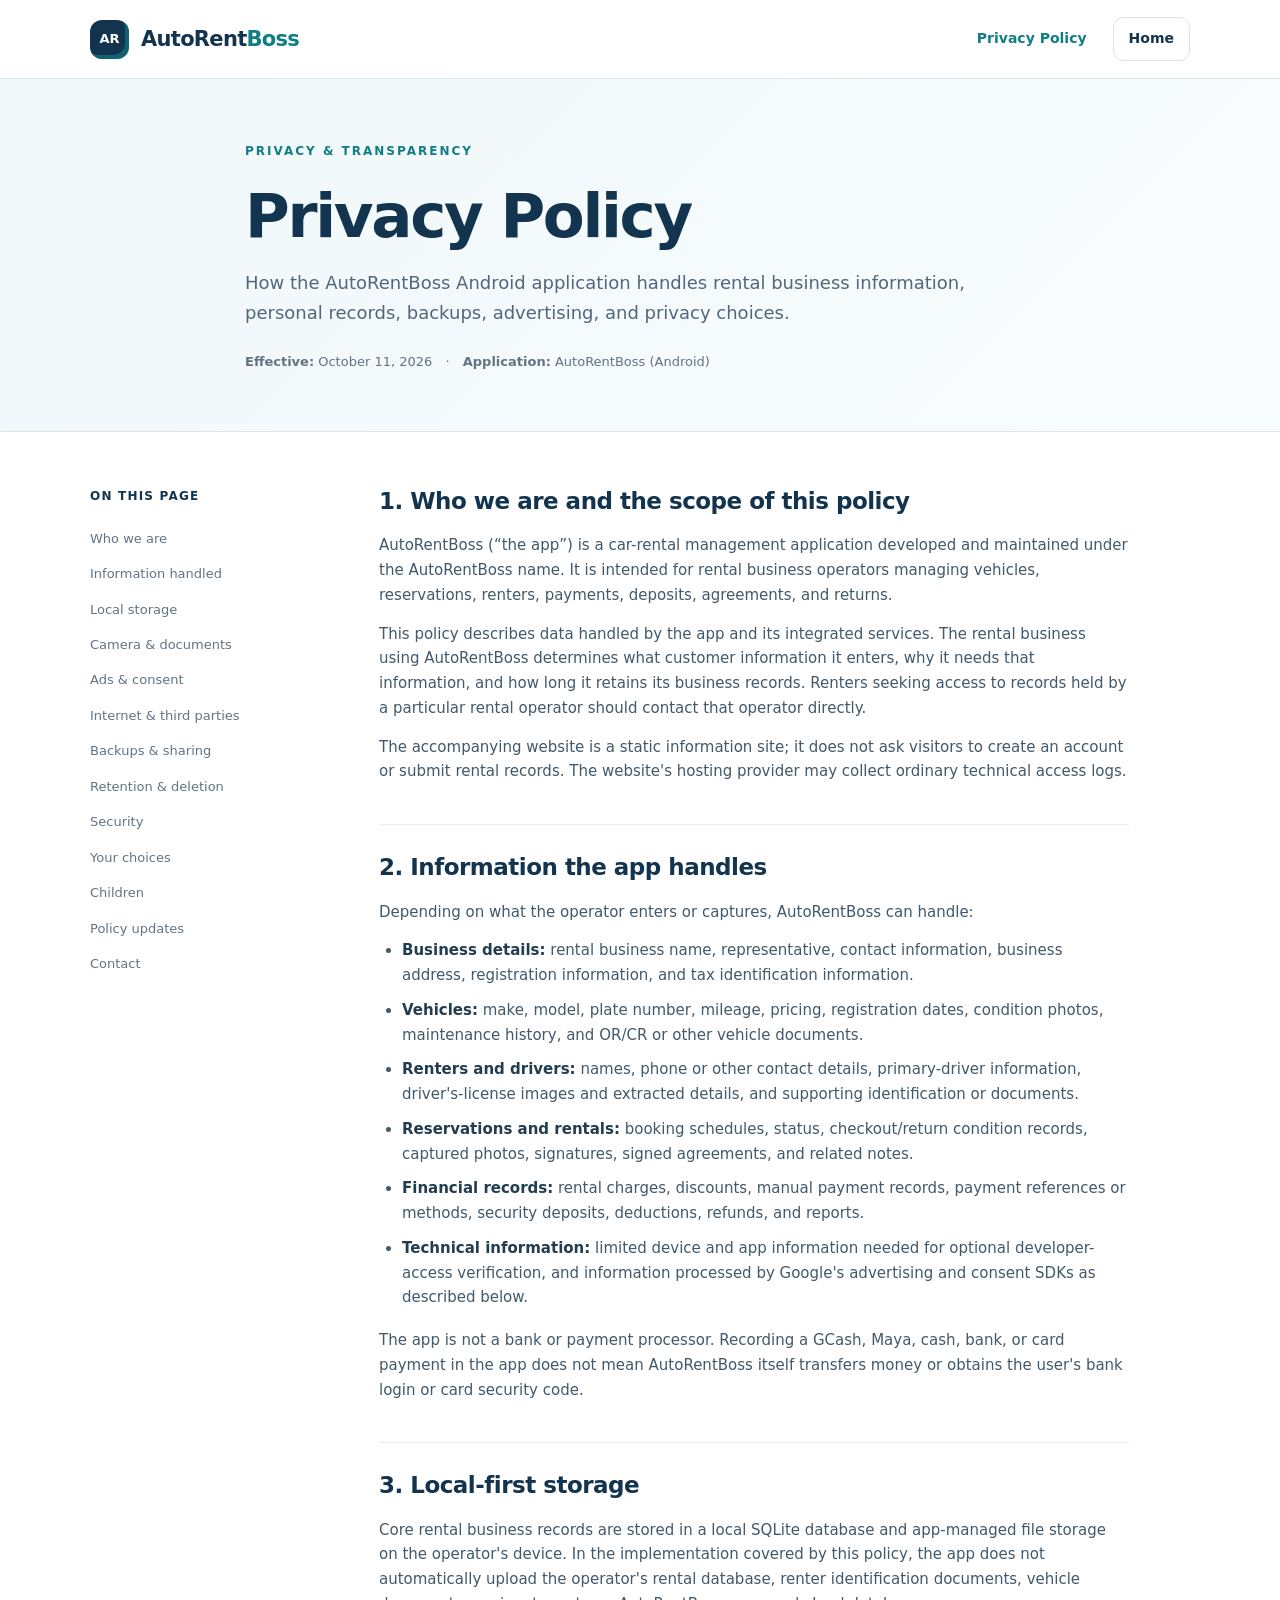
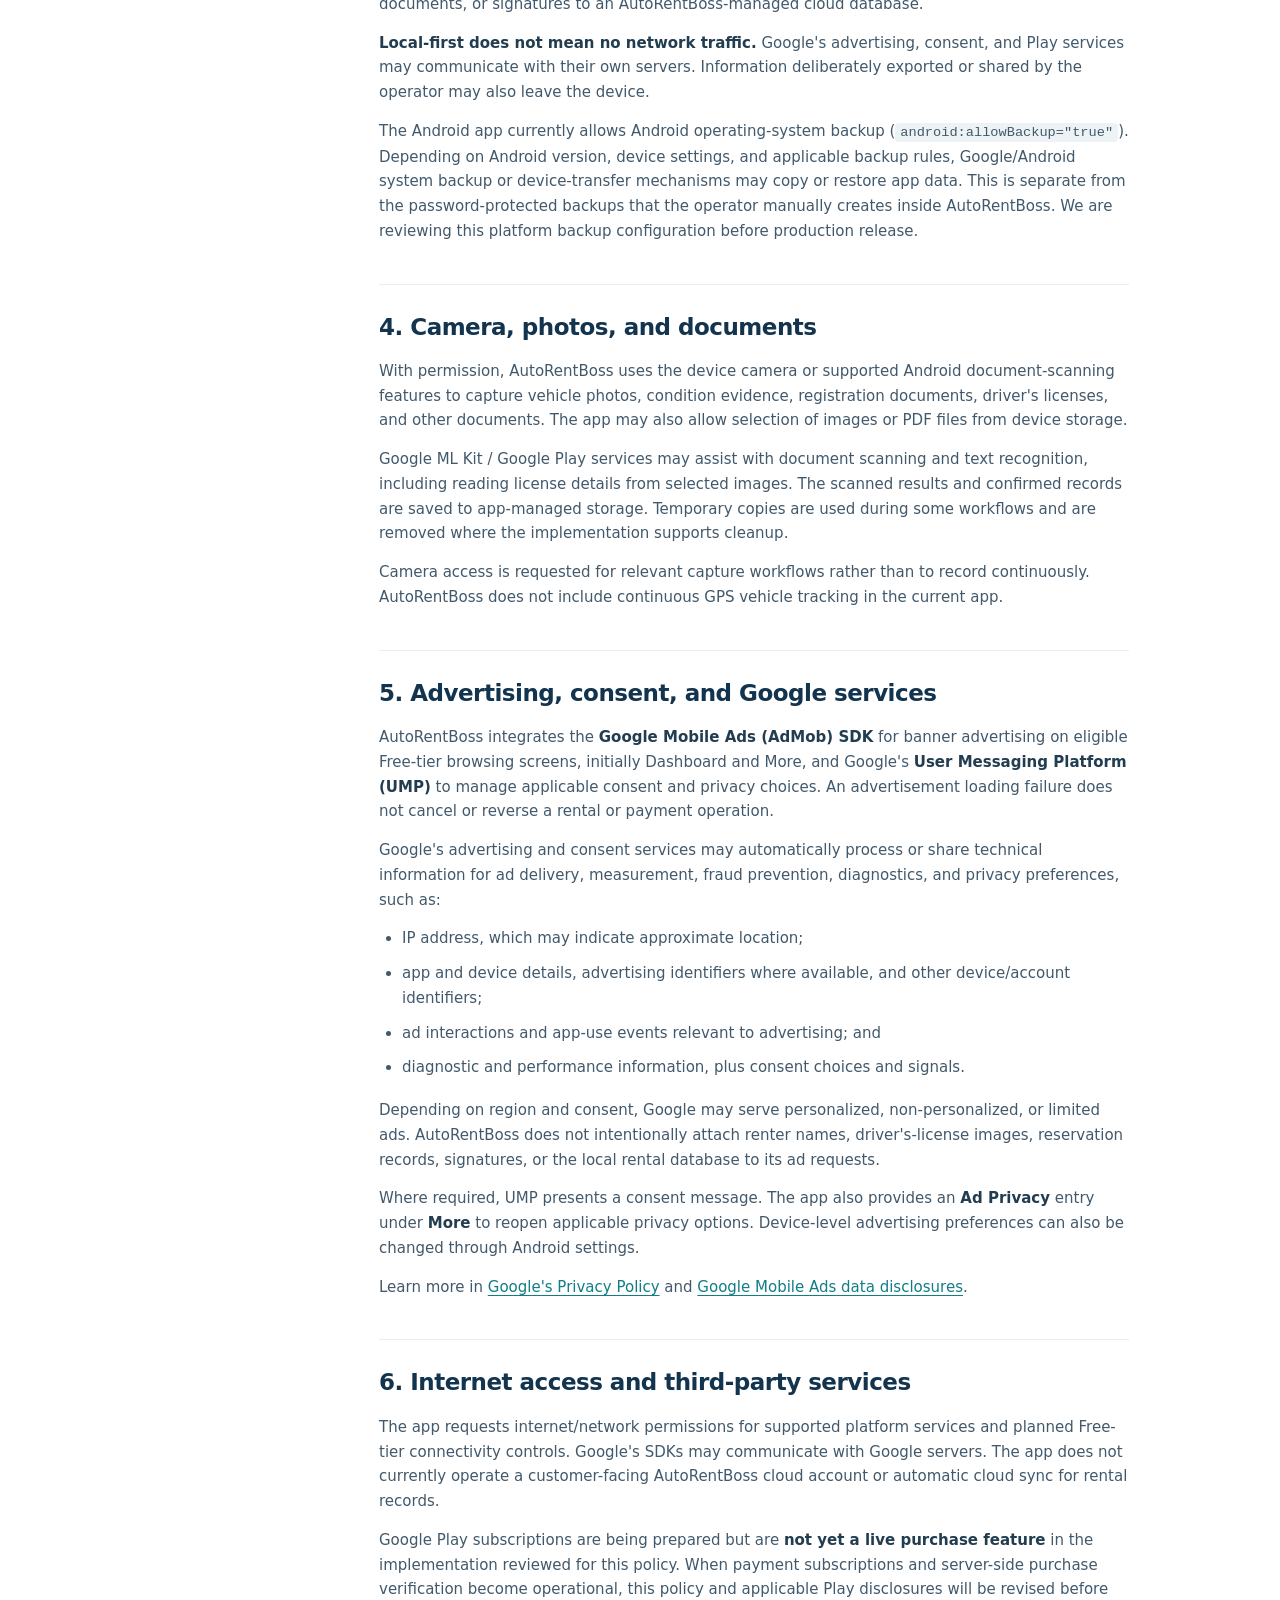
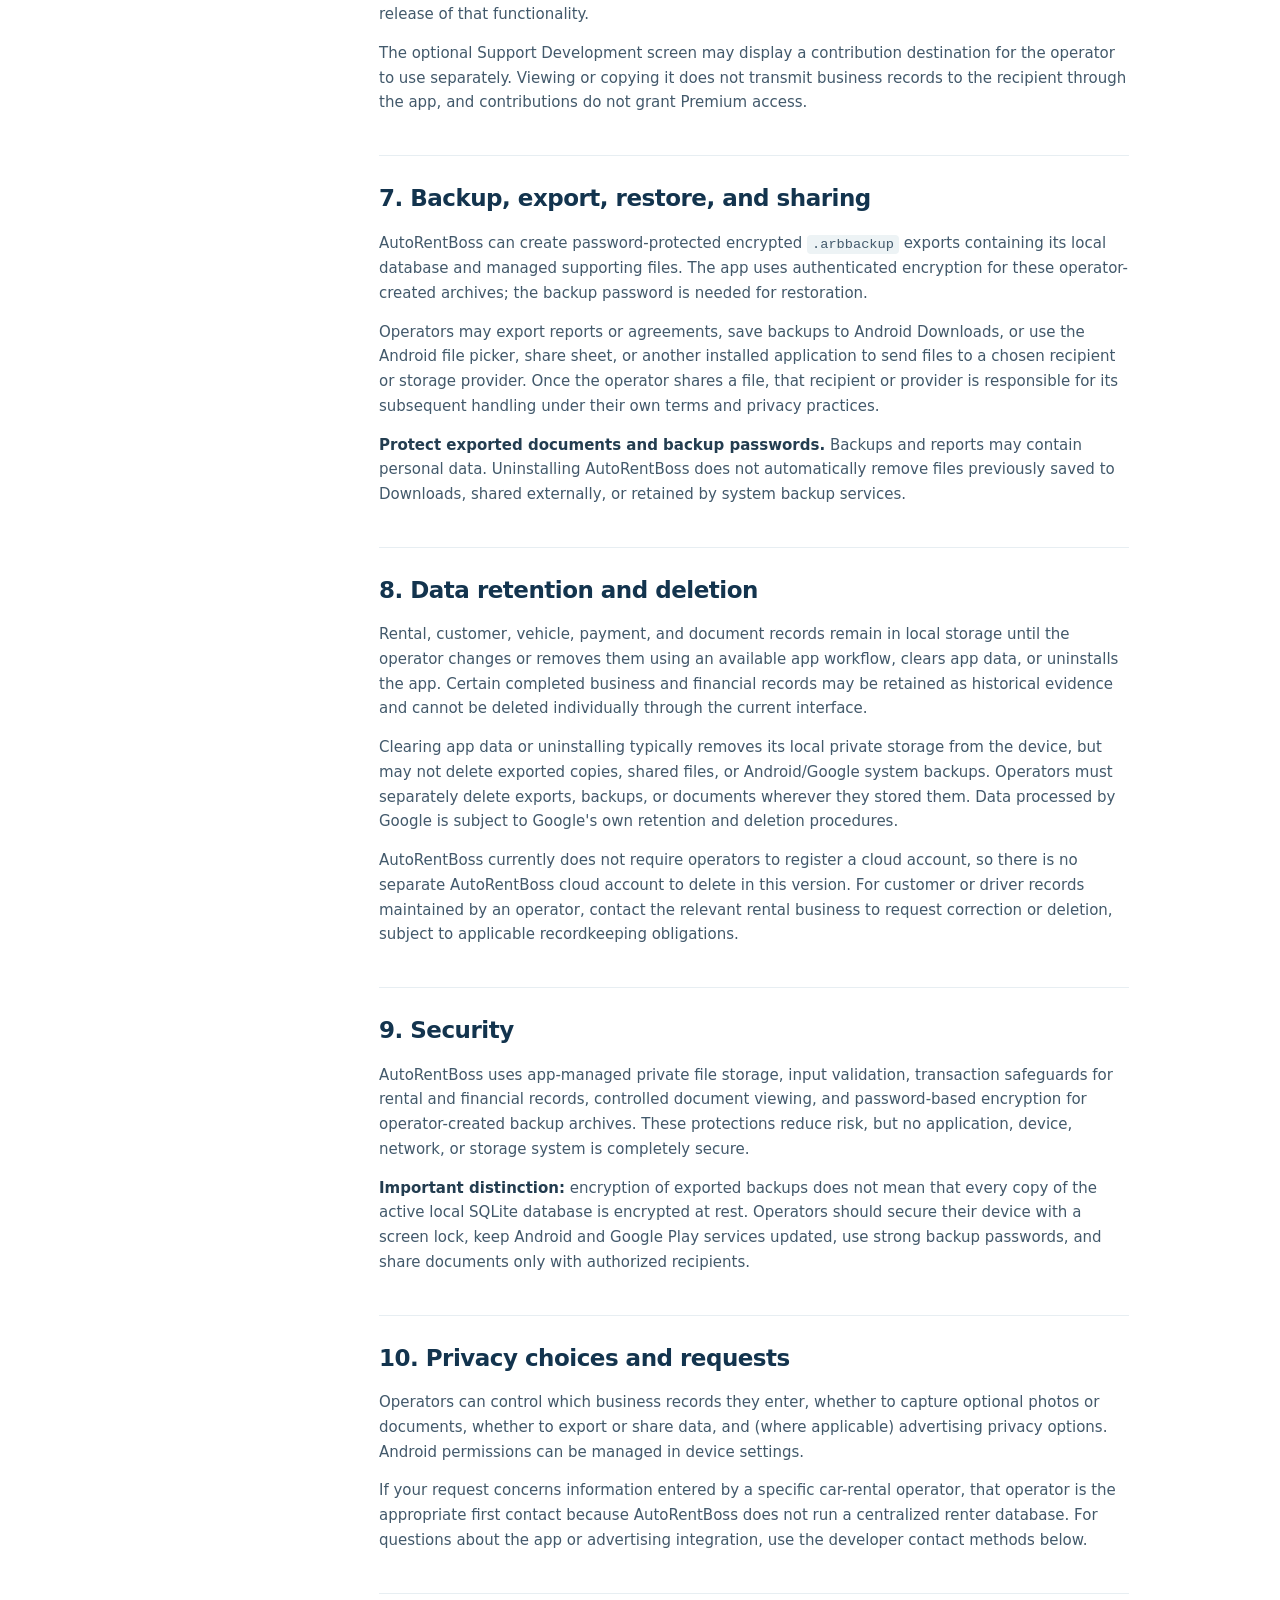
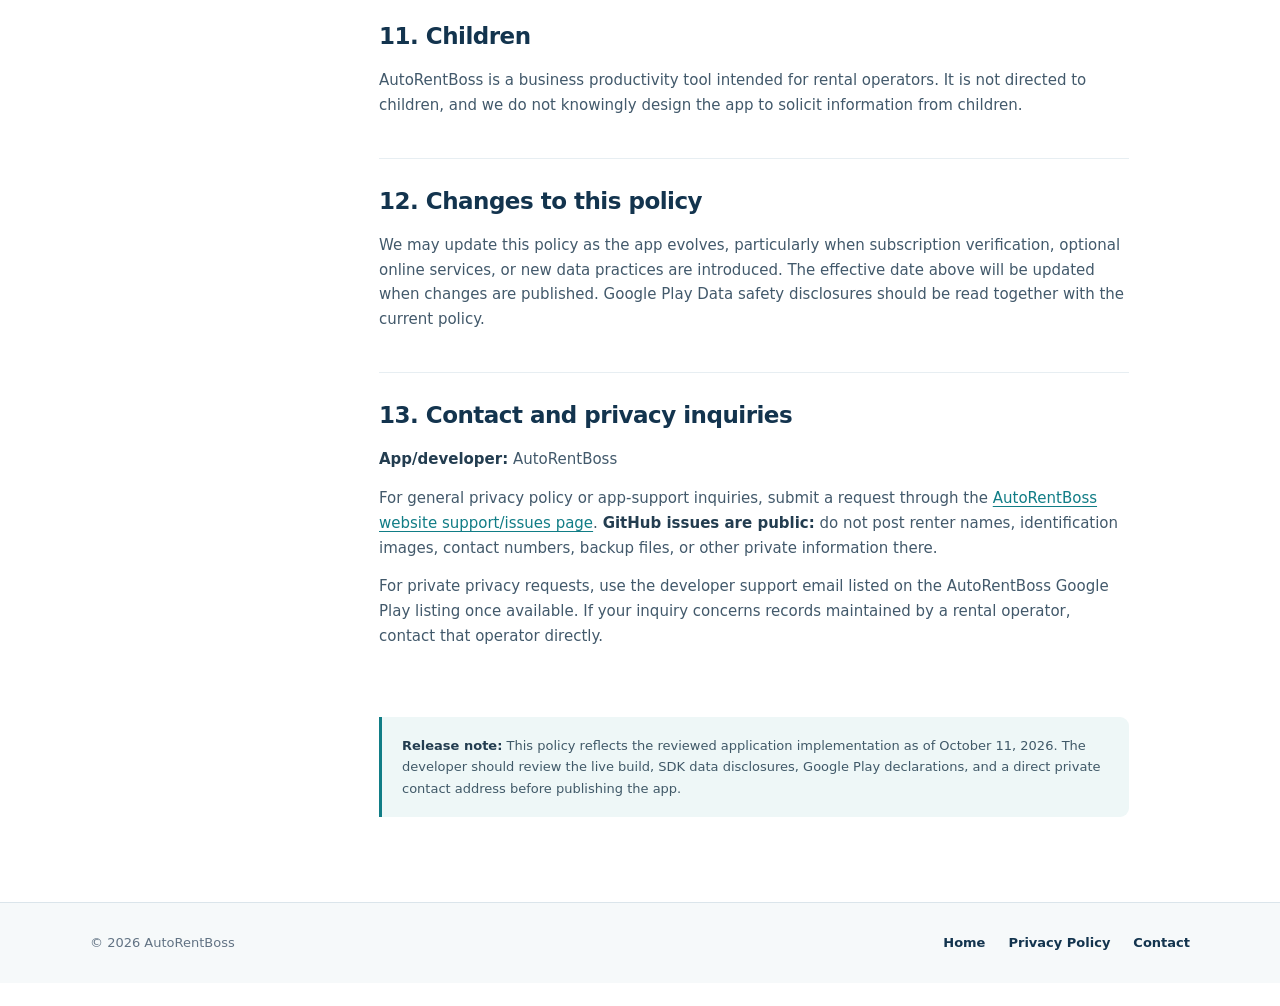
==== privacy.html @ 243f2bf3 "feat: publish AutoRentBoss website and privacy policy [skip ci]" ====
<!doctype html>
<html lang="en">
<head>
  <meta charset="utf-8">
  <meta name="viewport" content="width=device-width, initial-scale=1">
  <meta name="color-scheme" content="light">
  <meta name="theme-color" content="#12324b">
  <meta name="description" content="AutoRentBoss Privacy Policy — local rental records, personal data, documents, Google AdMob, encrypted backups, retention, and privacy inquiries.">
  <title>Privacy Policy — AutoRentBoss</title>
  <link rel="stylesheet" href="./styles.css">
</head>
<body>
  <a class="skip-link" href="#main">Skip to content</a>
  <header class="site-header">
    <div class="container header-inner">
      <a class="wordmark" href="./index.html" aria-label="AutoRentBoss home"><span class="brand-mark" aria-hidden="true">AR</span><span>AutoRent<span class="wordmark-accent">Boss</span></span></a>
      <nav aria-label="Main navigation"><a class="nav-link active" href="./privacy.html" aria-current="page">Privacy Policy</a><a class="nav-link nav-link-outline" href="./index.html">Home</a></nav>
    </div>
  </header>
  <main id="main">
    <section class="policy-hero"><div class="container narrow">
      <p class="eyebrow">Privacy &amp; transparency</p>
      <h1>Privacy Policy</h1>
      <p class="policy-lead">How the AutoRentBoss Android application handles rental business information, personal records, backups, advertising, and privacy choices.</p>
      <p class="policy-date"><strong>Effective:</strong> October 11, 2026 <span aria-hidden="true">·</span> <strong>Application:</strong> AutoRentBoss (Android)</p>
    </div></section>
    <div class="container policy-layout">
      <nav class="policy-toc" aria-label="Privacy policy sections">
        <p>On this page</p>
        <a href="#who">Who we are</a>
        <a href="#data">Information handled</a>
        <a href="#local">Local storage</a>
        <a href="#camera">Camera &amp; documents</a>
        <a href="#ads">Ads &amp; consent</a>
        <a href="#network">Internet &amp; third parties</a>
        <a href="#backups">Backups &amp; sharing</a>
        <a href="#retention">Retention &amp; deletion</a>
        <a href="#security">Security</a>
        <a href="#rights">Your choices</a>
        <a href="#children">Children</a>
        <a href="#updates">Policy updates</a>
        <a href="#contact">Contact</a>
      </nav>
      <article class="policy-content">
        <section id="who">
          <h2>1. Who we are and the scope of this policy</h2>
          <p>AutoRentBoss (“the app”) is a car-rental management application developed and maintained under the AutoRentBoss name. It is intended for rental business operators managing vehicles, reservations, renters, payments, deposits, agreements, and returns.</p>
          <p>This policy describes data handled by the app and its integrated services. The rental business using AutoRentBoss determines what customer information it enters, why it needs that information, and how long it retains its business records. Renters seeking access to records held by a particular rental operator should contact that operator directly.</p>
          <p>The accompanying website is a static information site; it does not ask visitors to create an account or submit rental records. The website's hosting provider may collect ordinary technical access logs.</p>
        </section>
        <section id="data">
          <h2>2. Information the app handles</h2>
          <p>Depending on what the operator enters or captures, AutoRentBoss can handle:</p>
          <ul>
            <li><strong>Business details:</strong> rental business name, representative, contact information, business address, registration information, and tax identification information.</li>
            <li><strong>Vehicles:</strong> make, model, plate number, mileage, pricing, registration dates, condition photos, maintenance history, and OR/CR or other vehicle documents.</li>
            <li><strong>Renters and drivers:</strong> names, phone or other contact details, primary-driver information, driver's-license images and extracted details, and supporting identification or documents.</li>
            <li><strong>Reservations and rentals:</strong> booking schedules, status, checkout/return condition records, captured photos, signatures, signed agreements, and related notes.</li>
            <li><strong>Financial records:</strong> rental charges, discounts, manual payment records, payment references or methods, security deposits, deductions, refunds, and reports.</li>
            <li><strong>Technical information:</strong> limited device and app information needed for optional developer-access verification, and information processed by Google's advertising and consent SDKs as described below.</li>
          </ul>
          <p>The app is not a bank or payment processor. Recording a GCash, Maya, cash, bank, or card payment in the app does not mean AutoRentBoss itself transfers money or obtains the user's bank login or card security code.</p>
        </section>
        <section id="local">
          <h2>3. Local-first storage</h2>
          <p>Core rental business records are stored in a local SQLite database and app-managed file storage on the operator's device. In the implementation covered by this policy, the app does not automatically upload the operator's rental database, renter identification documents, vehicle documents, or signatures to an AutoRentBoss-managed cloud database.</p>
          <p><strong>Local-first does not mean no network traffic.</strong> Google's advertising, consent, and Play services may communicate with their own servers. Information deliberately exported or shared by the operator may also leave the device.</p>
          <p>The Android app currently allows Android operating-system backup (<code>android:allowBackup="true"</code>). Depending on Android version, device settings, and applicable backup rules, Google/Android system backup or device-transfer mechanisms may copy or restore app data. This is separate from the password-protected backups that the operator manually creates inside AutoRentBoss. We are reviewing this platform backup configuration before production release.</p>
        </section>
        <section id="camera">
          <h2>4. Camera, photos, and documents</h2>
          <p>With permission, AutoRentBoss uses the device camera or supported Android document-scanning features to capture vehicle photos, condition evidence, registration documents, driver's licenses, and other documents. The app may also allow selection of images or PDF files from device storage.</p>
          <p>Google ML Kit / Google Play services may assist with document scanning and text recognition, including reading license details from selected images. The scanned results and confirmed records are saved to app-managed storage. Temporary copies are used during some workflows and are removed where the implementation supports cleanup.</p>
          <p>Camera access is requested for relevant capture workflows rather than to record continuously. AutoRentBoss does not include continuous GPS vehicle tracking in the current app.</p>
        </section>
        <section id="ads">
          <h2>5. Advertising, consent, and Google services</h2>
          <p>AutoRentBoss integrates the <strong>Google Mobile Ads (AdMob) SDK</strong> for banner advertising on eligible Free-tier browsing screens, initially Dashboard and More, and Google's <strong>User Messaging Platform (UMP)</strong> to manage applicable consent and privacy choices. An advertisement loading failure does not cancel or reverse a rental or payment operation.</p>
          <p>Google's advertising and consent services may automatically process or share technical information for ad delivery, measurement, fraud prevention, diagnostics, and privacy preferences, such as:</p>
          <ul>
            <li>IP address, which may indicate approximate location;</li>
            <li>app and device details, advertising identifiers where available, and other device/account identifiers;</li>
            <li>ad interactions and app-use events relevant to advertising; and</li>
            <li>diagnostic and performance information, plus consent choices and signals.</li>
          </ul>
          <p>Depending on region and consent, Google may serve personalized, non-personalized, or limited ads. AutoRentBoss does not intentionally attach renter names, driver's-license images, reservation records, signatures, or the local rental database to its ad requests.</p>
          <p>Where required, UMP presents a consent message. The app also provides an <strong>Ad Privacy</strong> entry under <strong>More</strong> to reopen applicable privacy options. Device-level advertising preferences can also be changed through Android settings.</p>
          <p>Learn more in <a href="https://policies.google.com/privacy" rel="noopener noreferrer">Google's Privacy Policy</a> and <a href="https://developers.google.com/admob/android/privacy/play-data-disclosure" rel="noopener noreferrer">Google Mobile Ads data disclosures</a>.</p>
        </section>
        <section id="network">
          <h2>6. Internet access and third-party services</h2>
          <p>The app requests internet/network permissions for supported platform services and planned Free-tier connectivity controls. Google's SDKs may communicate with Google servers. The app does not currently operate a customer-facing AutoRentBoss cloud account or automatic cloud sync for rental records.</p>
          <p>Google Play subscriptions are being prepared but are <strong>not yet a live purchase feature</strong> in the implementation reviewed for this policy. When payment subscriptions and server-side purchase verification become operational, this policy and applicable Play disclosures will be revised before release of that functionality.</p>
          <p>The optional Support Development screen may display a contribution destination for the operator to use separately. Viewing or copying it does not transmit business records to the recipient through the app, and contributions do not grant Premium access.</p>
        </section>
        <section id="backups">
          <h2>7. Backup, export, restore, and sharing</h2>
          <p>AutoRentBoss can create password-protected encrypted <code>.arbbackup</code> exports containing its local database and managed supporting files. The app uses authenticated encryption for these operator-created archives; the backup password is needed for restoration.</p>
          <p>Operators may export reports or agreements, save backups to Android Downloads, or use the Android file picker, share sheet, or another installed application to send files to a chosen recipient or storage provider. Once the operator shares a file, that recipient or provider is responsible for its subsequent handling under their own terms and privacy practices.</p>
          <p><strong>Protect exported documents and backup passwords.</strong> Backups and reports may contain personal data. Uninstalling AutoRentBoss does not automatically remove files previously saved to Downloads, shared externally, or retained by system backup services.</p>
        </section>
        <section id="retention">
          <h2>8. Data retention and deletion</h2>
          <p>Rental, customer, vehicle, payment, and document records remain in local storage until the operator changes or removes them using an available app workflow, clears app data, or uninstalls the app. Certain completed business and financial records may be retained as historical evidence and cannot be deleted individually through the current interface.</p>
          <p>Clearing app data or uninstalling typically removes its local private storage from the device, but may not delete exported copies, shared files, or Android/Google system backups. Operators must separately delete exports, backups, or documents wherever they stored them. Data processed by Google is subject to Google's own retention and deletion procedures.</p>
          <p>AutoRentBoss currently does not require operators to register a cloud account, so there is no separate AutoRentBoss cloud account to delete in this version. For customer or driver records maintained by an operator, contact the relevant rental business to request correction or deletion, subject to applicable recordkeeping obligations.</p>
        </section>
        <section id="security">
          <h2>9. Security</h2>
          <p>AutoRentBoss uses app-managed private file storage, input validation, transaction safeguards for rental and financial records, controlled document viewing, and password-based encryption for operator-created backup archives. These protections reduce risk, but no application, device, network, or storage system is completely secure.</p>
          <p><strong>Important distinction:</strong> encryption of exported backups does not mean that every copy of the active local SQLite database is encrypted at rest. Operators should secure their device with a screen lock, keep Android and Google Play services updated, use strong backup passwords, and share documents only with authorized recipients.</p>
        </section>
        <section id="rights">
          <h2>10. Privacy choices and requests</h2>
          <p>Operators can control which business records they enter, whether to capture optional photos or documents, whether to export or share data, and (where applicable) advertising privacy options. Android permissions can be managed in device settings.</p>
          <p>If your request concerns information entered by a specific car-rental operator, that operator is the appropriate first contact because AutoRentBoss does not run a centralized renter database. For questions about the app or advertising integration, use the developer contact methods below.</p>
        </section>
        <section id="children">
          <h2>11. Children</h2>
          <p>AutoRentBoss is a business productivity tool intended for rental operators. It is not directed to children, and we do not knowingly design the app to solicit information from children.</p>
        </section>
        <section id="updates">
          <h2>12. Changes to this policy</h2>
          <p>We may update this policy as the app evolves, particularly when subscription verification, optional online services, or new data practices are introduced. The effective date above will be updated when changes are published. Google Play Data safety disclosures should be read together with the current policy.</p>
        </section>
        <section id="contact">
          <h2>13. Contact and privacy inquiries</h2>
          <p><strong>App/developer:</strong> AutoRentBoss</p>
          <p>For general privacy policy or app-support inquiries, submit a request through the <a href="https://github.com/adrian1612/autorentboss-website/issues/new" rel="noopener noreferrer">AutoRentBoss website support/issues page</a>. <strong>GitHub issues are public:</strong> do not post renter names, identification images, contact numbers, backup files, or other private information there.</p>
          <p>For private privacy requests, use the developer support email listed on the AutoRentBoss Google Play listing once available. If your inquiry concerns records maintained by a rental operator, contact that operator directly.</p>
        </section>
        <aside class="policy-disclaimer" aria-label="Policy note"><strong>Release note:</strong> This policy reflects the reviewed application implementation as of October 11, 2026. The developer should review the live build, SDK data disclosures, Google Play declarations, and a direct private contact address before publishing the app.</aside>
      </article>
    </div>
  </main>
  <footer class="site-footer"><div class="container footer-inner"><span>© 2026 AutoRentBoss</span><div><a href="./index.html">Home</a><a href="./privacy.html">Privacy Policy</a><a href="https://github.com/adrian1612/autorentboss-website/issues">Contact</a></div></div></footer>
</body>
</html>
---- styles.css ----
:root{--navy:#13344e;--navy-deep:#102a40;--teal:#117d86;--text:#203648;--muted:#627384;--line:#dbe5eb;--soft:#f4f8fa;--white:#fff;--gold:#edb94f;font-synthesis:none}
*{box-sizing:border-box}
html{scroll-behavior:smooth}
body{margin:0;color:var(--text);background:#fff;font-family:system-ui,-apple-system,"Segoe UI",Roboto,Helvetica,Arial,sans-serif;line-height:1.65;-webkit-font-smoothing:antialiased}
a{color:var(--teal);text-underline-offset:3px}
a:hover{color:#0d5560}
a:focus-visible{outline:3px solid var(--gold);outline-offset:3px;border-radius:3px}
.container{width:min(1100px,calc(100% - 44px));margin-inline:auto}
.container.narrow{max-width:790px}
.skip-link{position:absolute;top:-70px;left:15px;padding:12px;background:#fff;color:var(--navy);z-index:20}
.skip-link:focus{top:15px}
.site-header{background:#fff;border-bottom:1px solid var(--line)}
.header-inner{min-height:78px;display:flex;justify-content:space-between;align-items:center;gap:20px}
.wordmark{display:flex;gap:12px;align-items:center;text-decoration:none;color:var(--navy);font-size:21px;font-weight:800;letter-spacing:-.7px;white-space:nowrap}
.wordmark:hover{color:var(--navy)}
.brand-mark{display:inline-flex;align-items:center;justify-content:center;width:39px;height:39px;border-radius:12px;background:var(--navy);color:#fff;font-size:13px;letter-spacing:0;box-shadow:inset -4px -4px 0 rgba(19,155,158,.45)}
.wordmark-accent{color:var(--teal)}
.site-header nav{display:flex;gap:26px;align-items:center}
.nav-link{font-size:14px;font-weight:650;text-decoration:none;color:var(--navy)}
.nav-link.active{color:var(--teal)}
.nav-link-outline{border:1px solid var(--line);padding:9px 15px;border-radius:10px}
.hero{background:radial-gradient(ellipse at 85% 0%,#dbf1f2 0%,transparent 40%),linear-gradient(180deg,#f4fafb 0%,#fff 100%);border-bottom:1px solid var(--line)}
.hero-inner{max-width:850px;padding-top:98px;padding-bottom:105px}
.eyebrow{text-transform:uppercase;color:var(--teal);font-weight:800;letter-spacing:2px;font-size:12px;margin:0 0 20px}
.eyebrow-dot{display:inline-block;width:8px;height:8px;border-radius:50%;background:var(--teal);margin-right:8px}
.hero h1{max-width:790px;font-size:clamp(42px,6.4vw,76px);line-height:1.085;letter-spacing:-3.3px;color:var(--navy);margin:0 0 24px;font-weight:800}
.hero h1 span{color:var(--teal)}
.hero-description{max-width:695px;font-size:19px;color:#4b6477;margin:0}
.hero-actions{display:flex;gap:12px;flex-wrap:wrap;margin-top:33px}
.button{display:inline-flex;align-items:center;justify-content:center;gap:12px;padding:12px 20px;border-radius:11px;font-weight:700;font-size:14px;text-decoration:none;transition:transform .15s ease,background .15s ease}
.button:hover{transform:translateY(-1px)}
.button-primary{background:var(--navy);color:#fff}
.button-primary:hover{background:#194861;color:#fff}
.button-secondary{background:#fff;color:var(--navy);border:1px solid var(--line)}
.button-secondary:hover{color:var(--navy)}
.hero-note{font-size:12px;color:var(--muted);margin-top:26px;max-width:690px}
.feature-section{padding:80px 0 90px}
.section-heading{max-width:710px;margin-bottom:34px}
.section-heading h2,.privacy-panel h2{font-size:clamp(28px,3.7vw,43px);line-height:1.18;color:var(--navy);letter-spacing:-1.3px;margin:0 0 12px}
.section-heading>p:last-child{color:var(--muted);margin:0}
.feature-grid{display:grid;grid-template-columns:repeat(3,1fr);gap:16px}
.feature-card{background:var(--soft);border:1px solid var(--line);border-radius:16px;padding:28px}
.feature-number{color:var(--teal);font-weight:800;font-size:12px;letter-spacing:2px}
.feature-card h3{color:var(--navy);font-size:19px;line-height:1.3;margin:20px 0 9px}
.feature-card p{color:var(--muted);font-size:14px;margin:0}
.privacy-panel-section{padding:0 0 85px}
.privacy-panel{display:flex;align-items:center;justify-content:space-between;gap:25px;padding:42px 48px;background:var(--navy);border-radius:18px}
.privacy-panel h2{color:#fff;font-size:32px}
.privacy-panel p:last-child{color:#d2e4ec;max-width:625px;margin:0}
.eyebrow-light{color:#9be1db}
.button-light{background:#fff;color:var(--navy);flex-shrink:0}
.button-light:hover{color:var(--navy)}
.site-footer{background:#f6f9fa;border-top:1px solid var(--line)}
.footer-inner{display:flex;align-items:center;justify-content:space-between;gap:18px;min-height:80px;font-size:13px;color:var(--muted)}
.footer-inner div{display:flex;gap:23px}
.footer-inner a{text-decoration:none;color:var(--navy);font-weight:600}
.policy-hero{background:linear-gradient(135deg,#f0f8fa 0%,#f9fcfd 100%);border-bottom:1px solid var(--line);padding:63px 0 58px}
.policy-hero h1{font-size:clamp(38px,5vw,61px);line-height:1.12;letter-spacing:-2.3px;margin:0 0 18px;color:var(--navy)}
.policy-lead{font-size:18px;color:#50677b;margin:0 0 24px}
.policy-date{font-size:13px;color:var(--muted);margin:0}
.policy-date span{margin:0 9px}
.policy-layout{display:grid;grid-template-columns:225px minmax(0,1fr);gap:64px;padding-top:55px;padding-bottom:85px;align-items:start}
.policy-toc{position:sticky;top:22px;display:flex;flex-direction:column;gap:8px;max-height:calc(100vh - 44px);overflow:auto;padding-bottom:15px}
.policy-toc p{margin:0 0 10px;color:var(--navy);font-size:12px;font-weight:800;text-transform:uppercase;letter-spacing:1.2px}
.policy-toc a{color:var(--muted);text-decoration:none;font-size:13px;padding:3px 0}
.policy-toc a:hover{color:var(--teal)}
.policy-content{min-width:0;max-width:750px}
.policy-content section{scroll-margin-top:25px;padding-bottom:26px;margin-bottom:28px;border-bottom:1px solid #e7eef2}
.policy-content section:last-of-type{border-bottom:0}
.policy-content h2{font-size:23px;color:var(--navy);letter-spacing:-.5px;line-height:1.28;margin:0 0 17px}
.policy-content p{font-size:15px;color:#42596b;margin:0 0 14px}
.policy-content ul{margin:12px 0 18px;padding-left:23px}
.policy-content li{font-size:15px;color:#42596b;margin:0 0 10px}
.policy-content strong{color:#233d50}
.policy-content code{padding:2px 5px;border-radius:4px;background:#edf3f5;font-size:.91em}
.policy-disclaimer{border-left:3px solid var(--teal);background:#eef7f7;border-radius:0 9px 9px 0;padding:18px 20px;font-size:13px;color:#405968}
@media(max-width:850px){.policy-layout{grid-template-columns:1fr;gap:25px;padding-top:25px}.policy-toc{position:static;display:flex;flex-direction:row;flex-wrap:wrap;gap:5px 16px;max-height:none;border-bottom:1px solid var(--line);padding-bottom:18px}.policy-toc p{width:100%;margin-bottom:3px}.policy-toc a{font-size:12px}.privacy-panel{padding:30px;flex-direction:column;align-items:flex-start}.feature-grid{grid-template-columns:1fr}}
@media(max-width:520px){.container{width:min(100% - 32px,1100px)}.header-inner{min-height:72px}.wordmark{font-size:17px;gap:8px}.brand-mark{width:34px;height:34px}.site-header nav{gap:12px}.nav-link{font-size:12px}.nav-link-outline{padding:6px 9px}.hero-inner{padding-top:66px;padding-bottom:72px}.hero h1{letter-spacing:-1.8px}.hero-description{font-size:16px}.feature-section{padding:55px 0}.privacy-panel-section{padding-bottom:55px}.footer-inner{flex-direction:column;justify-content:center;padding:22px 0;min-height:0}.policy-hero{padding:44px 0}.policy-lead{font-size:16px}.policy-content h2{font-size:21px}}
@media(prefers-reduced-motion:reduce){html{scroll-behavior:auto}.button{transition:none}}
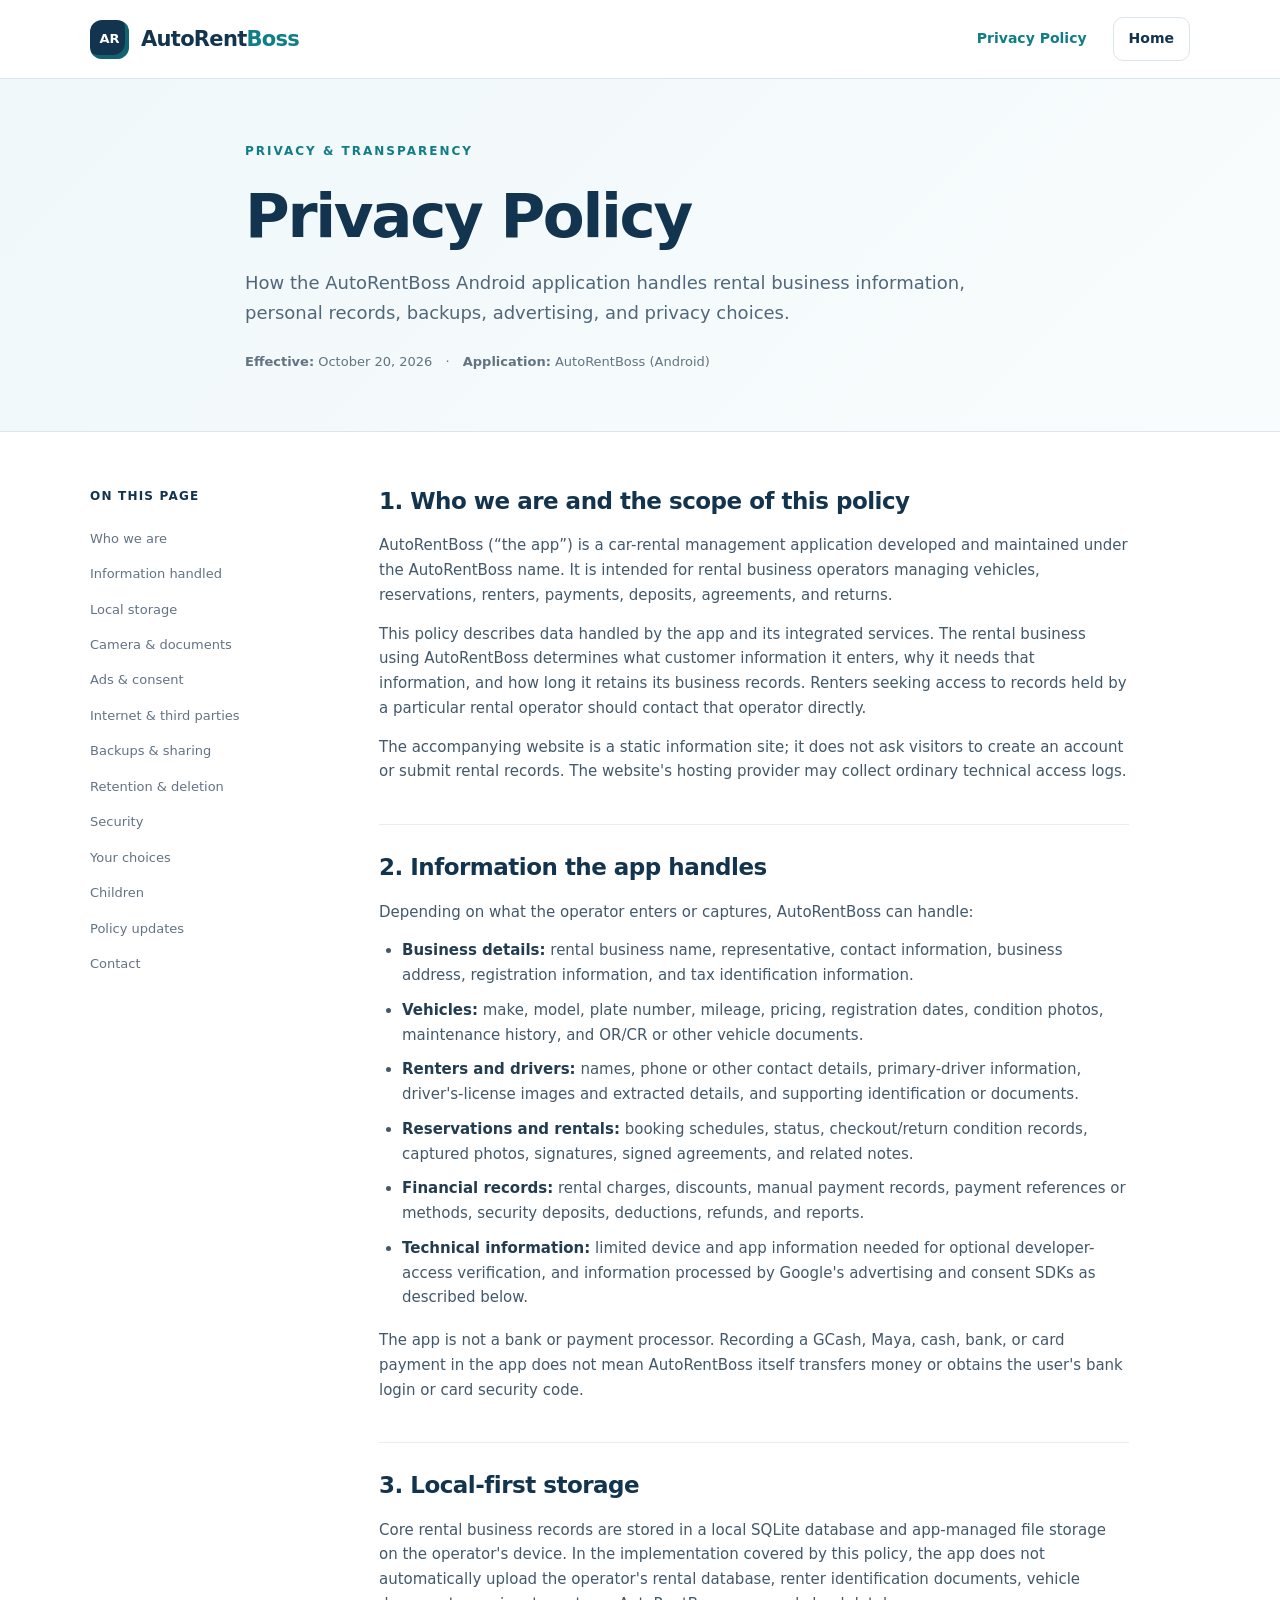
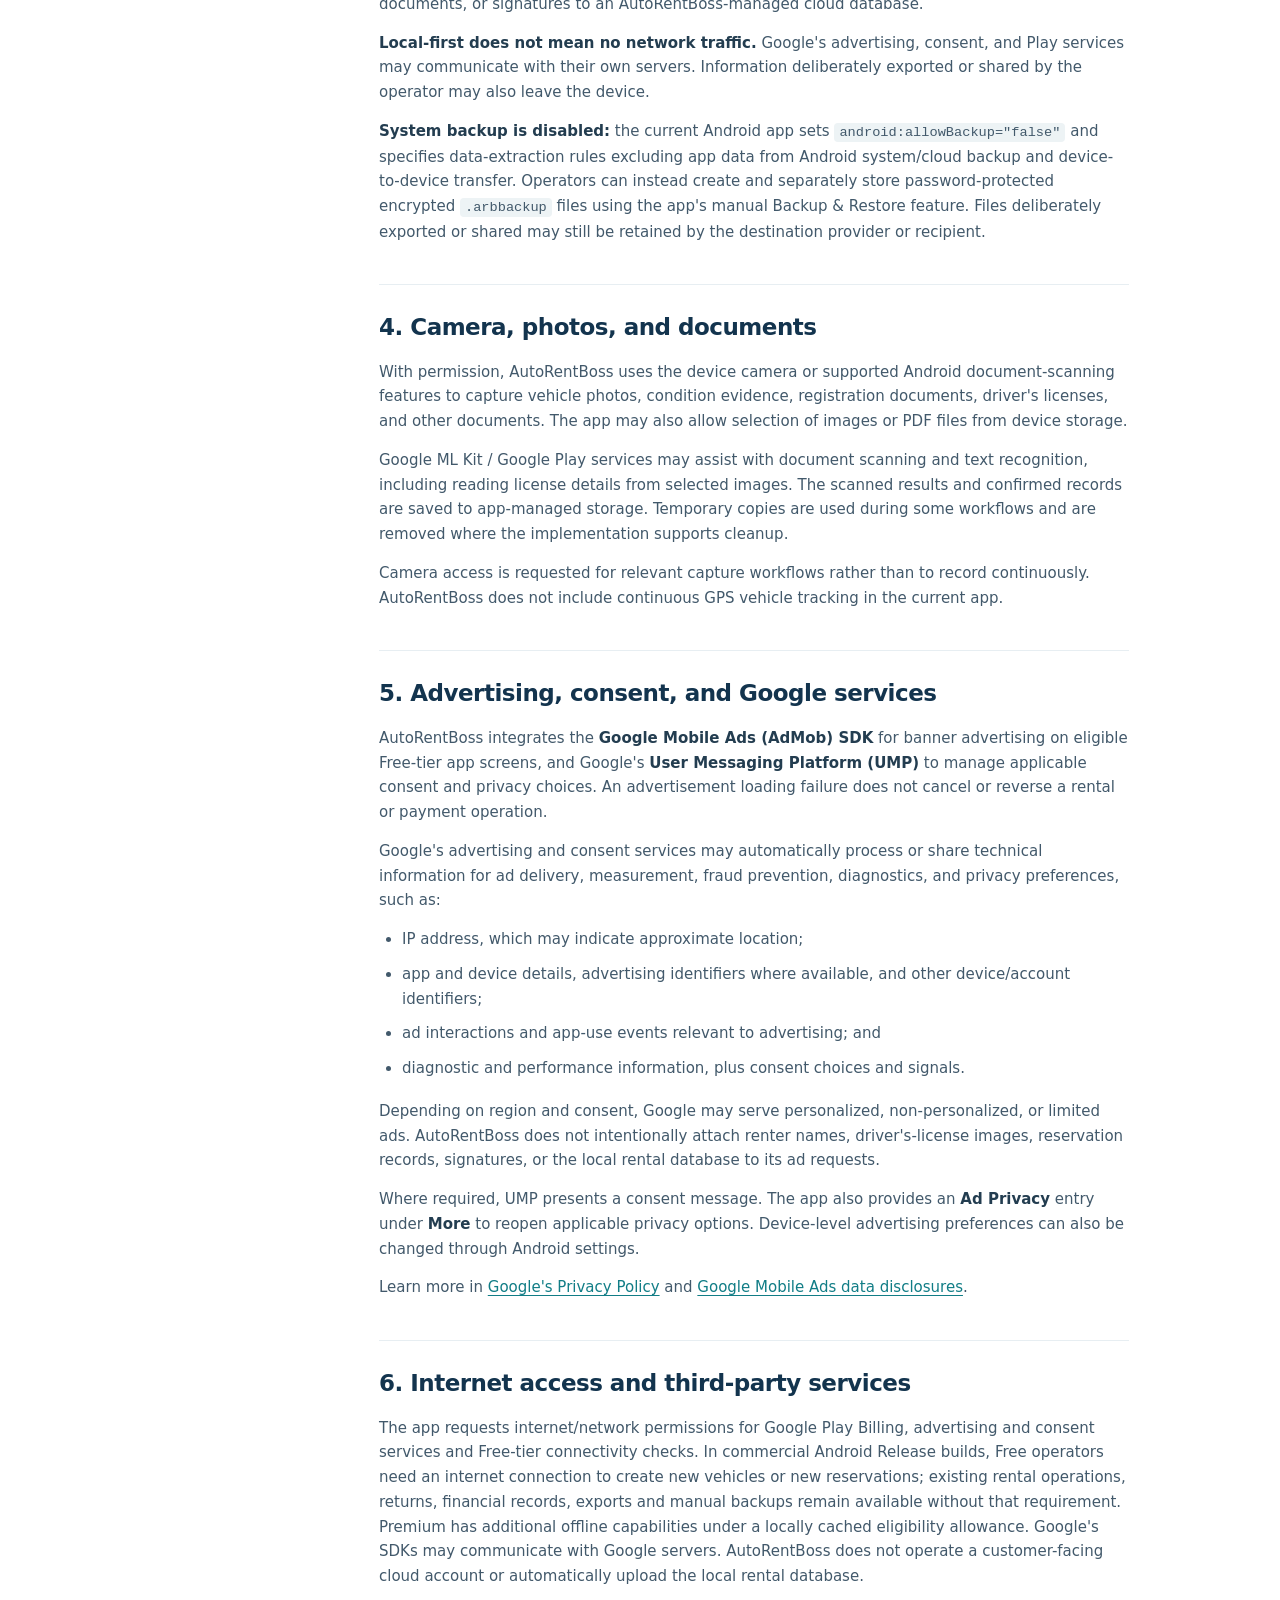
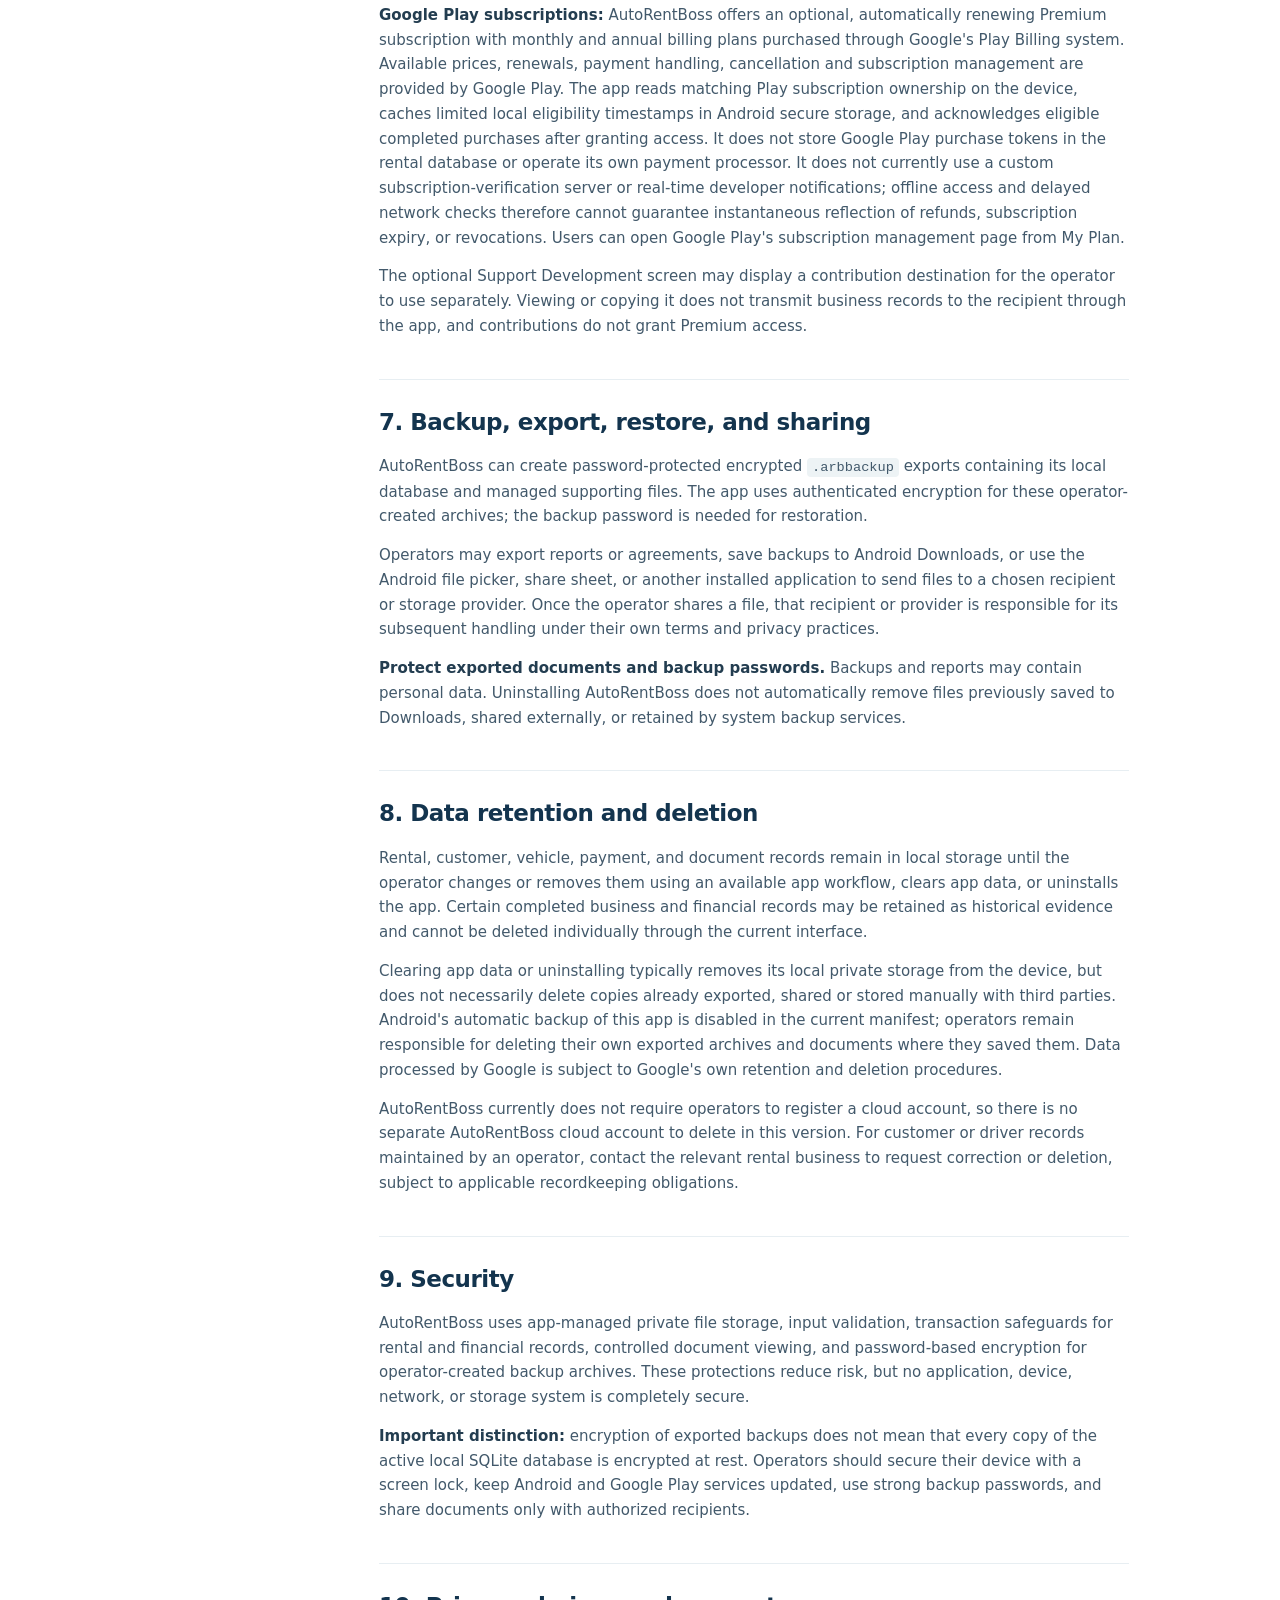
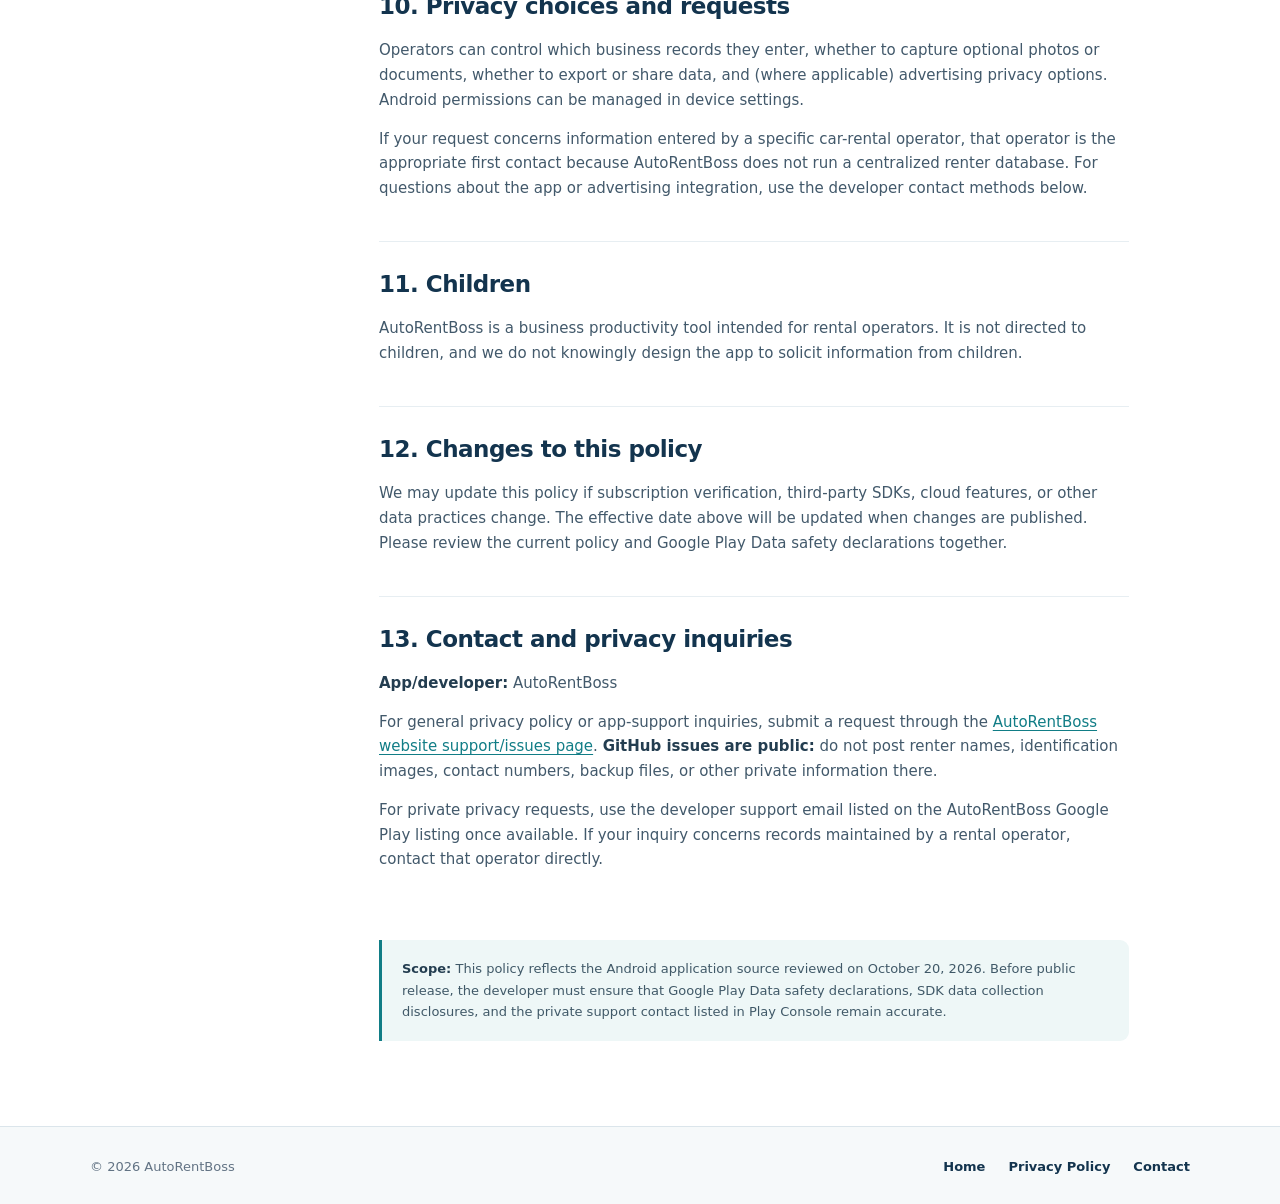
==== commit ec57cbf5: "Align privacy disclosures with shipping Android billing and backup behavior [skip ci]" ====
--- a/privacy.html
+++ b/privacy.html
@@ -22,7 +22,7 @@
       <p class="eyebrow">Privacy &amp; transparency</p>
       <h1>Privacy Policy</h1>
       <p class="policy-lead">How the AutoRentBoss Android application handles rental business information, personal records, backups, advertising, and privacy choices.</p>
-      <p class="policy-date"><strong>Effective:</strong> October 11, 2026 <span aria-hidden="true">·</span> <strong>Application:</strong> AutoRentBoss (Android)</p>
+      <p class="policy-date"><strong>Effective:</strong> October 20, 2026 <span aria-hidden="true">·</span> <strong>Application:</strong> AutoRentBoss (Android)</p>
     </div></section>
     <div class="container policy-layout">
       <nav class="policy-toc" aria-label="Privacy policy sections">
@@ -65,7 +65,7 @@
           <h2>3. Local-first storage</h2>
           <p>Core rental business records are stored in a local SQLite database and app-managed file storage on the operator's device. In the implementation covered by this policy, the app does not automatically upload the operator's rental database, renter identification documents, vehicle documents, or signatures to an AutoRentBoss-managed cloud database.</p>
           <p><strong>Local-first does not mean no network traffic.</strong> Google's advertising, consent, and Play services may communicate with their own servers. Information deliberately exported or shared by the operator may also leave the device.</p>
-          <p>The Android app currently allows Android operating-system backup (<code>android:allowBackup="true"</code>). Depending on Android version, device settings, and applicable backup rules, Google/Android system backup or device-transfer mechanisms may copy or restore app data. This is separate from the password-protected backups that the operator manually creates inside AutoRentBoss. We are reviewing this platform backup configuration before production release.</p>
+          <p><strong>System backup is disabled:</strong> the current Android app sets <code>android:allowBackup="false"</code> and specifies data-extraction rules excluding app data from Android system/cloud backup and device-to-device transfer. Operators can instead create and separately store password-protected encrypted <code>.arbbackup</code> files using the app's manual Backup &amp; Restore feature. Files deliberately exported or shared may still be retained by the destination provider or recipient.</p>
         </section>
         <section id="camera">
           <h2>4. Camera, photos, and documents</h2>
@@ -75,7 +75,7 @@
         </section>
         <section id="ads">
           <h2>5. Advertising, consent, and Google services</h2>
-          <p>AutoRentBoss integrates the <strong>Google Mobile Ads (AdMob) SDK</strong> for banner advertising on eligible Free-tier browsing screens, initially Dashboard and More, and Google's <strong>User Messaging Platform (UMP)</strong> to manage applicable consent and privacy choices. An advertisement loading failure does not cancel or reverse a rental or payment operation.</p>
+          <p>AutoRentBoss integrates the <strong>Google Mobile Ads (AdMob) SDK</strong> for banner advertising on eligible Free-tier app screens, and Google's <strong>User Messaging Platform (UMP)</strong> to manage applicable consent and privacy choices. An advertisement loading failure does not cancel or reverse a rental or payment operation.</p>
           <p>Google's advertising and consent services may automatically process or share technical information for ad delivery, measurement, fraud prevention, diagnostics, and privacy preferences, such as:</p>
           <ul>
             <li>IP address, which may indicate approximate location;</li>
@@ -89,8 +89,8 @@
         </section>
         <section id="network">
           <h2>6. Internet access and third-party services</h2>
-          <p>The app requests internet/network permissions for supported platform services and planned Free-tier connectivity controls. Google's SDKs may communicate with Google servers. The app does not currently operate a customer-facing AutoRentBoss cloud account or automatic cloud sync for rental records.</p>
-          <p>Google Play subscriptions are being prepared but are <strong>not yet a live purchase feature</strong> in the implementation reviewed for this policy. When payment subscriptions and server-side purchase verification become operational, this policy and applicable Play disclosures will be revised before release of that functionality.</p>
+          <p>The app requests internet/network permissions for Google Play Billing, advertising and consent services and Free-tier connectivity checks. In commercial Android Release builds, Free operators need an internet connection to create new vehicles or new reservations; existing rental operations, returns, financial records, exports and manual backups remain available without that requirement. Premium has additional offline capabilities under a locally cached eligibility allowance. Google's SDKs may communicate with Google servers. AutoRentBoss does not operate a customer-facing cloud account or automatically upload the local rental database.</p>
+          <p><strong>Google Play subscriptions:</strong> AutoRentBoss offers an optional, automatically renewing Premium subscription with monthly and annual billing plans purchased through Google's Play Billing system. Available prices, renewals, payment handling, cancellation and subscription management are provided by Google Play. The app reads matching Play subscription ownership on the device, caches limited local eligibility timestamps in Android secure storage, and acknowledges eligible completed purchases after granting access. It does not store Google Play purchase tokens in the rental database or operate its own payment processor. It does not currently use a custom subscription-verification server or real-time developer notifications; offline access and delayed network checks therefore cannot guarantee instantaneous reflection of refunds, subscription expiry, or revocations. Users can open Google Play's subscription management page from My Plan.</p>
           <p>The optional Support Development screen may display a contribution destination for the operator to use separately. Viewing or copying it does not transmit business records to the recipient through the app, and contributions do not grant Premium access.</p>
         </section>
         <section id="backups">
@@ -102,7 +102,7 @@
         <section id="retention">
           <h2>8. Data retention and deletion</h2>
           <p>Rental, customer, vehicle, payment, and document records remain in local storage until the operator changes or removes them using an available app workflow, clears app data, or uninstalls the app. Certain completed business and financial records may be retained as historical evidence and cannot be deleted individually through the current interface.</p>
-          <p>Clearing app data or uninstalling typically removes its local private storage from the device, but may not delete exported copies, shared files, or Android/Google system backups. Operators must separately delete exports, backups, or documents wherever they stored them. Data processed by Google is subject to Google's own retention and deletion procedures.</p>
+          <p>Clearing app data or uninstalling typically removes its local private storage from the device, but does not necessarily delete copies already exported, shared or stored manually with third parties. Android's automatic backup of this app is disabled in the current manifest; operators remain responsible for deleting their own exported archives and documents where they saved them. Data processed by Google is subject to Google's own retention and deletion procedures.</p>
           <p>AutoRentBoss currently does not require operators to register a cloud account, so there is no separate AutoRentBoss cloud account to delete in this version. For customer or driver records maintained by an operator, contact the relevant rental business to request correction or deletion, subject to applicable recordkeeping obligations.</p>
         </section>
         <section id="security">
@@ -121,7 +121,7 @@
         </section>
         <section id="updates">
           <h2>12. Changes to this policy</h2>
-          <p>We may update this policy as the app evolves, particularly when subscription verification, optional online services, or new data practices are introduced. The effective date above will be updated when changes are published. Google Play Data safety disclosures should be read together with the current policy.</p>
+          <p>We may update this policy if subscription verification, third-party SDKs, cloud features, or other data practices change. The effective date above will be updated when changes are published. Please review the current policy and Google Play Data safety declarations together.</p>
         </section>
         <section id="contact">
           <h2>13. Contact and privacy inquiries</h2>
@@ -129,7 +129,7 @@
           <p>For general privacy policy or app-support inquiries, submit a request through the <a href="https://github.com/adrian1612/autorentboss-website/issues/new" rel="noopener noreferrer">AutoRentBoss website support/issues page</a>. <strong>GitHub issues are public:</strong> do not post renter names, identification images, contact numbers, backup files, or other private information there.</p>
           <p>For private privacy requests, use the developer support email listed on the AutoRentBoss Google Play listing once available. If your inquiry concerns records maintained by a rental operator, contact that operator directly.</p>
         </section>
-        <aside class="policy-disclaimer" aria-label="Policy note"><strong>Release note:</strong> This policy reflects the reviewed application implementation as of October 11, 2026. The developer should review the live build, SDK data disclosures, Google Play declarations, and a direct private contact address before publishing the app.</aside>
+        <aside class="policy-disclaimer" aria-label="Policy note"><strong>Scope:</strong> This policy reflects the Android application source reviewed on October 20, 2026. Before public release, the developer must ensure that Google Play Data safety declarations, SDK data collection disclosures, and the private support contact listed in Play Console remain accurate.</aside>
       </article>
     </div>
   </main>
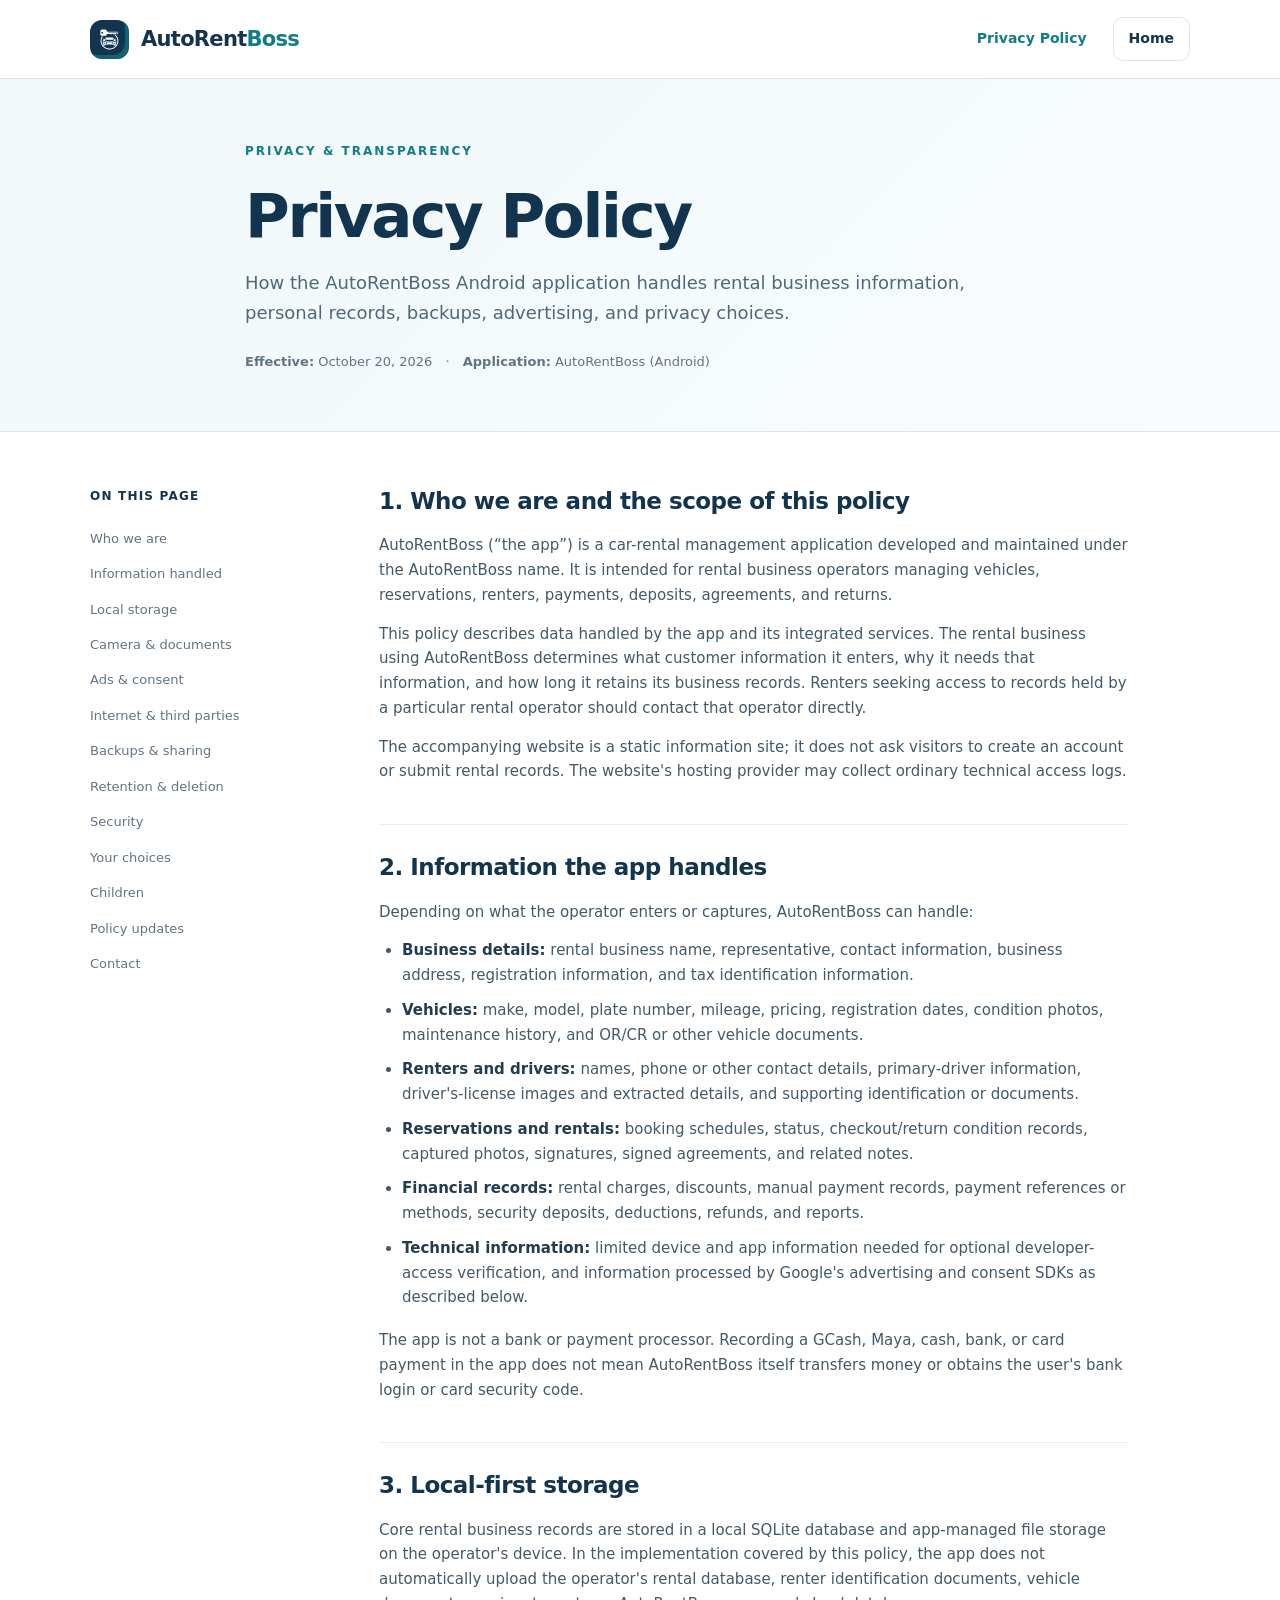
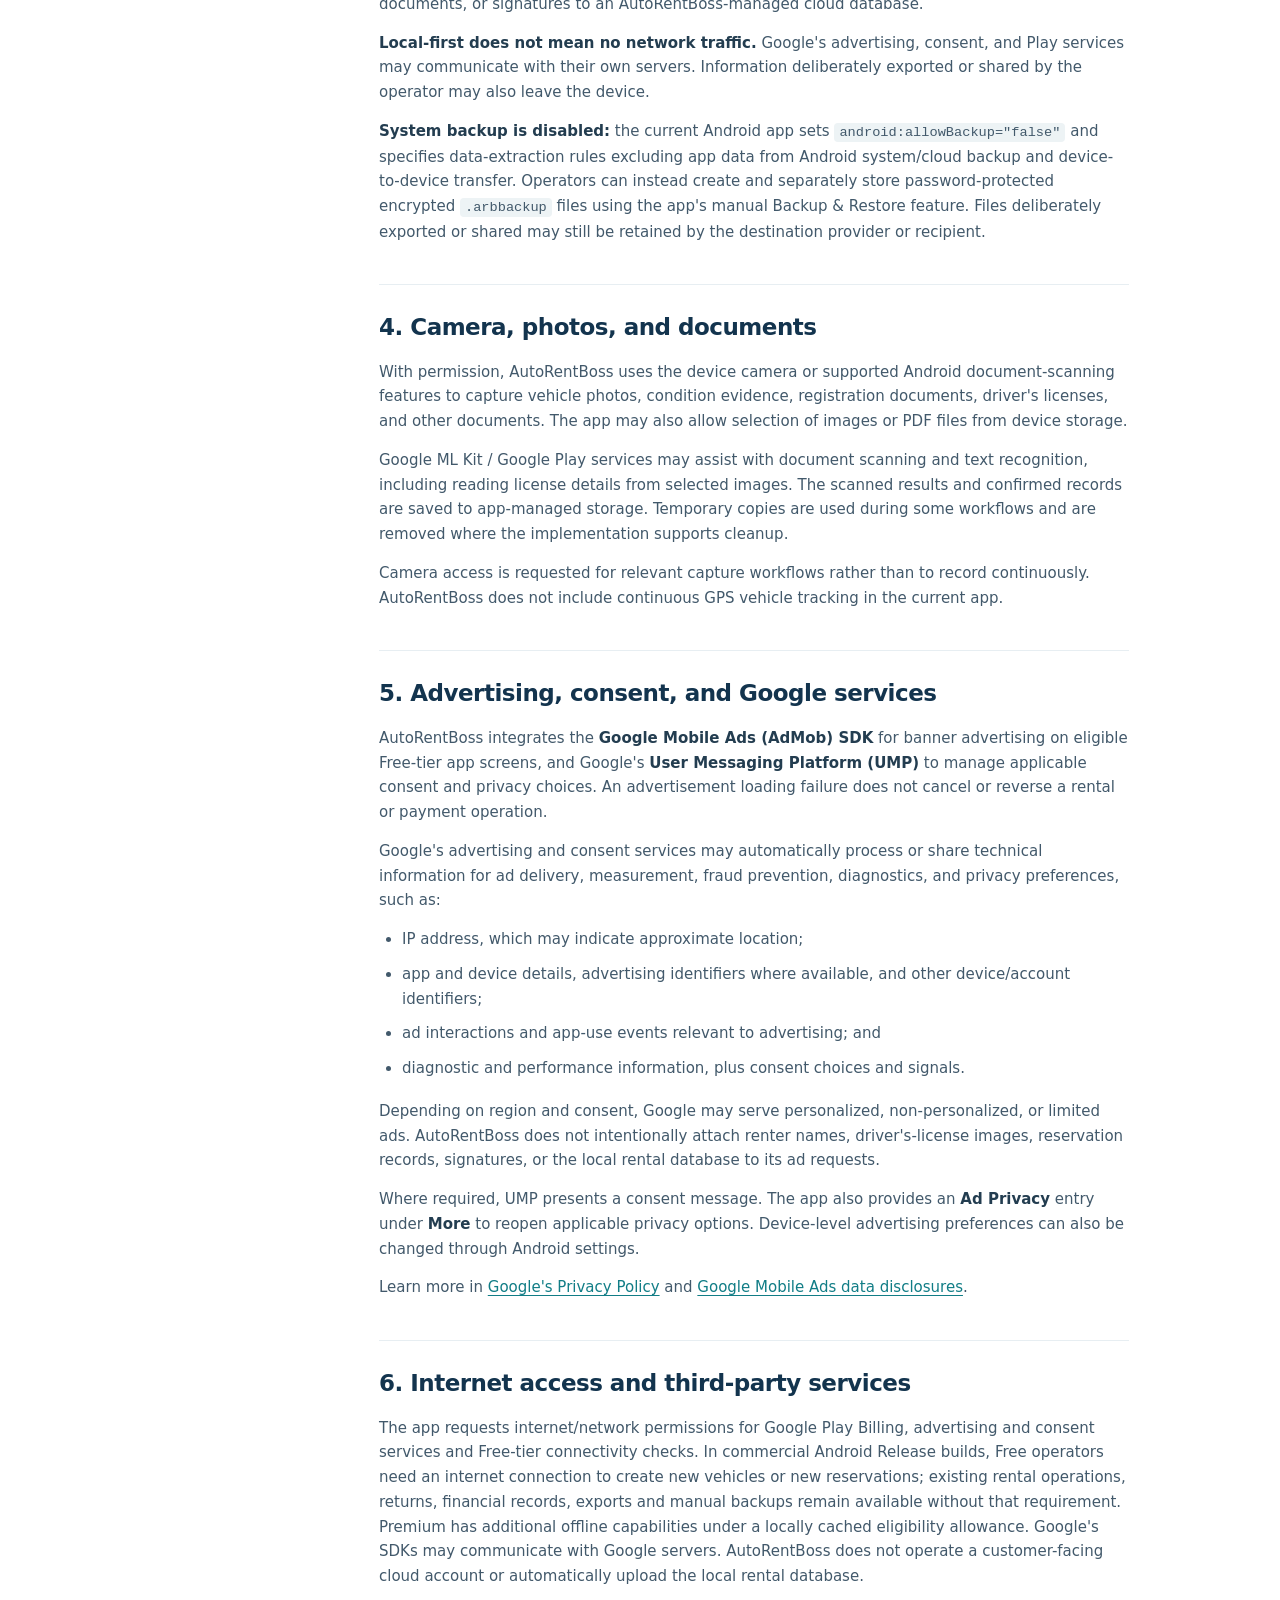
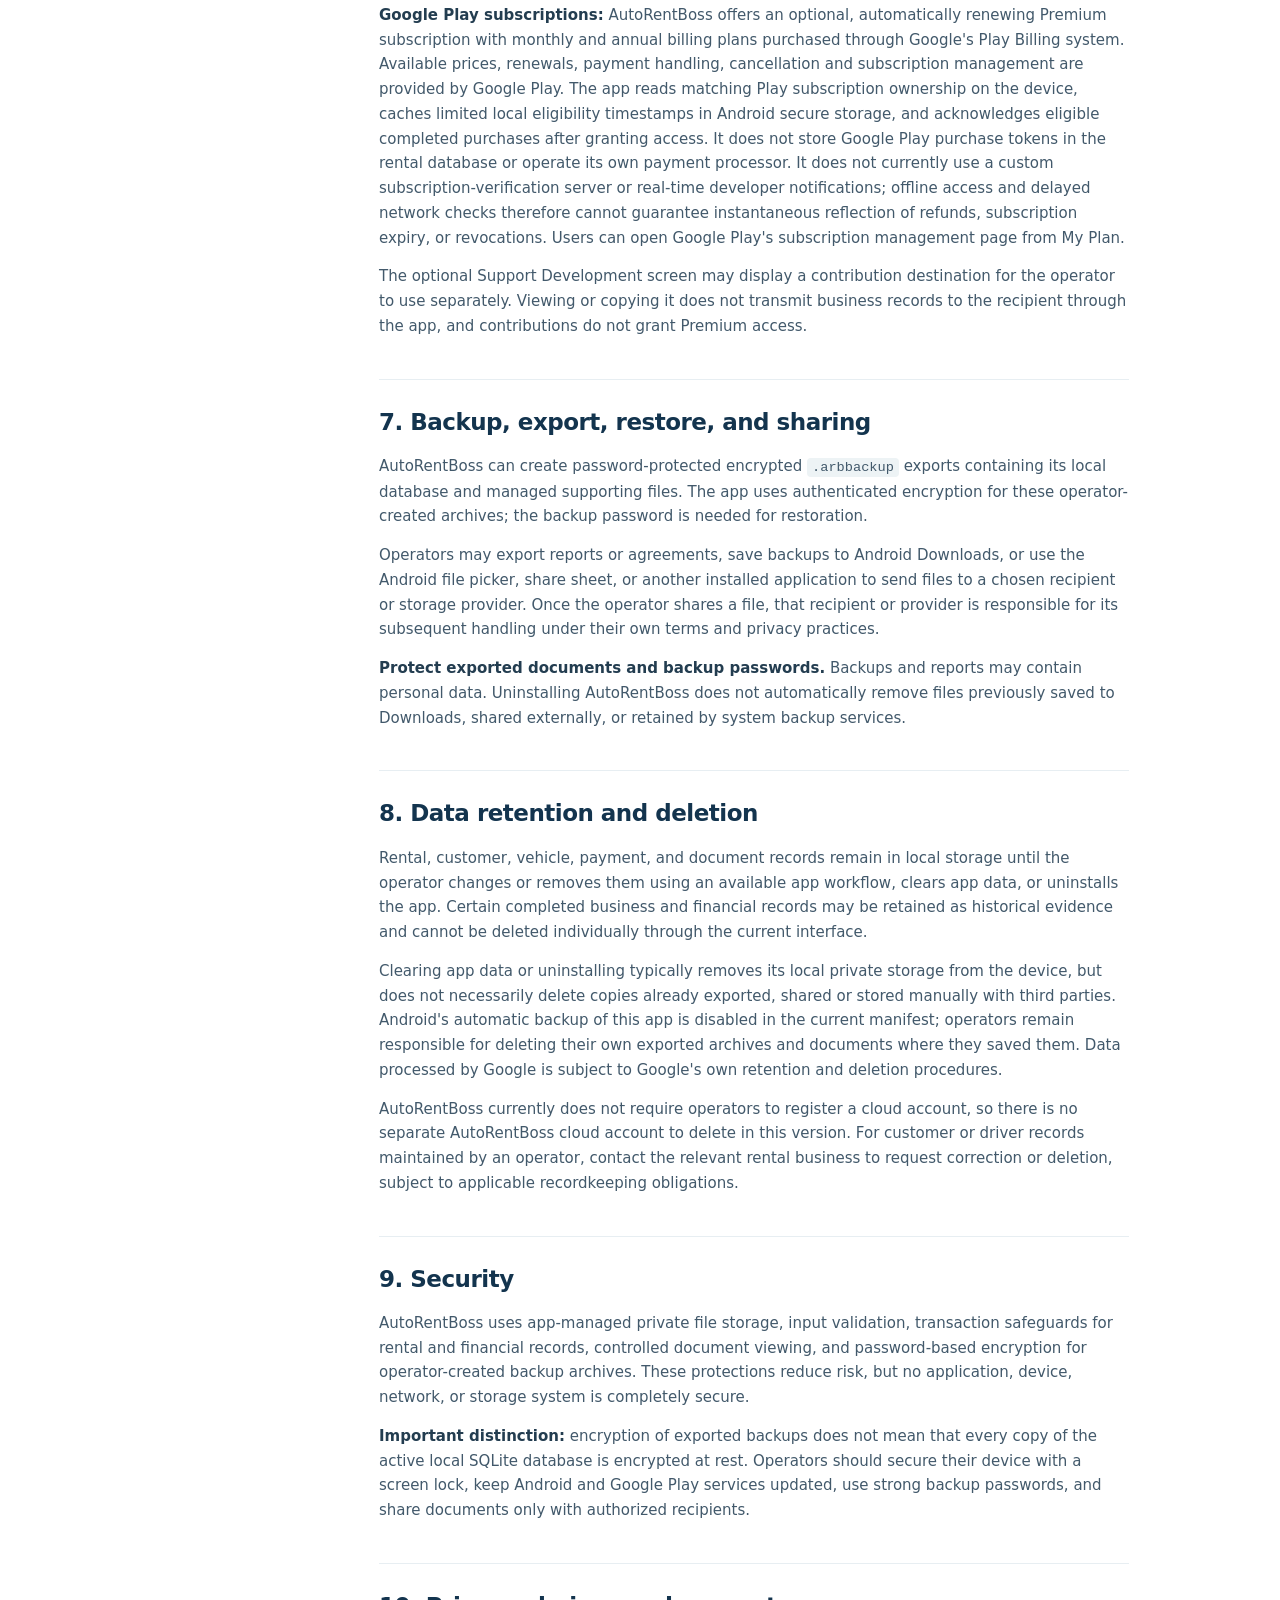
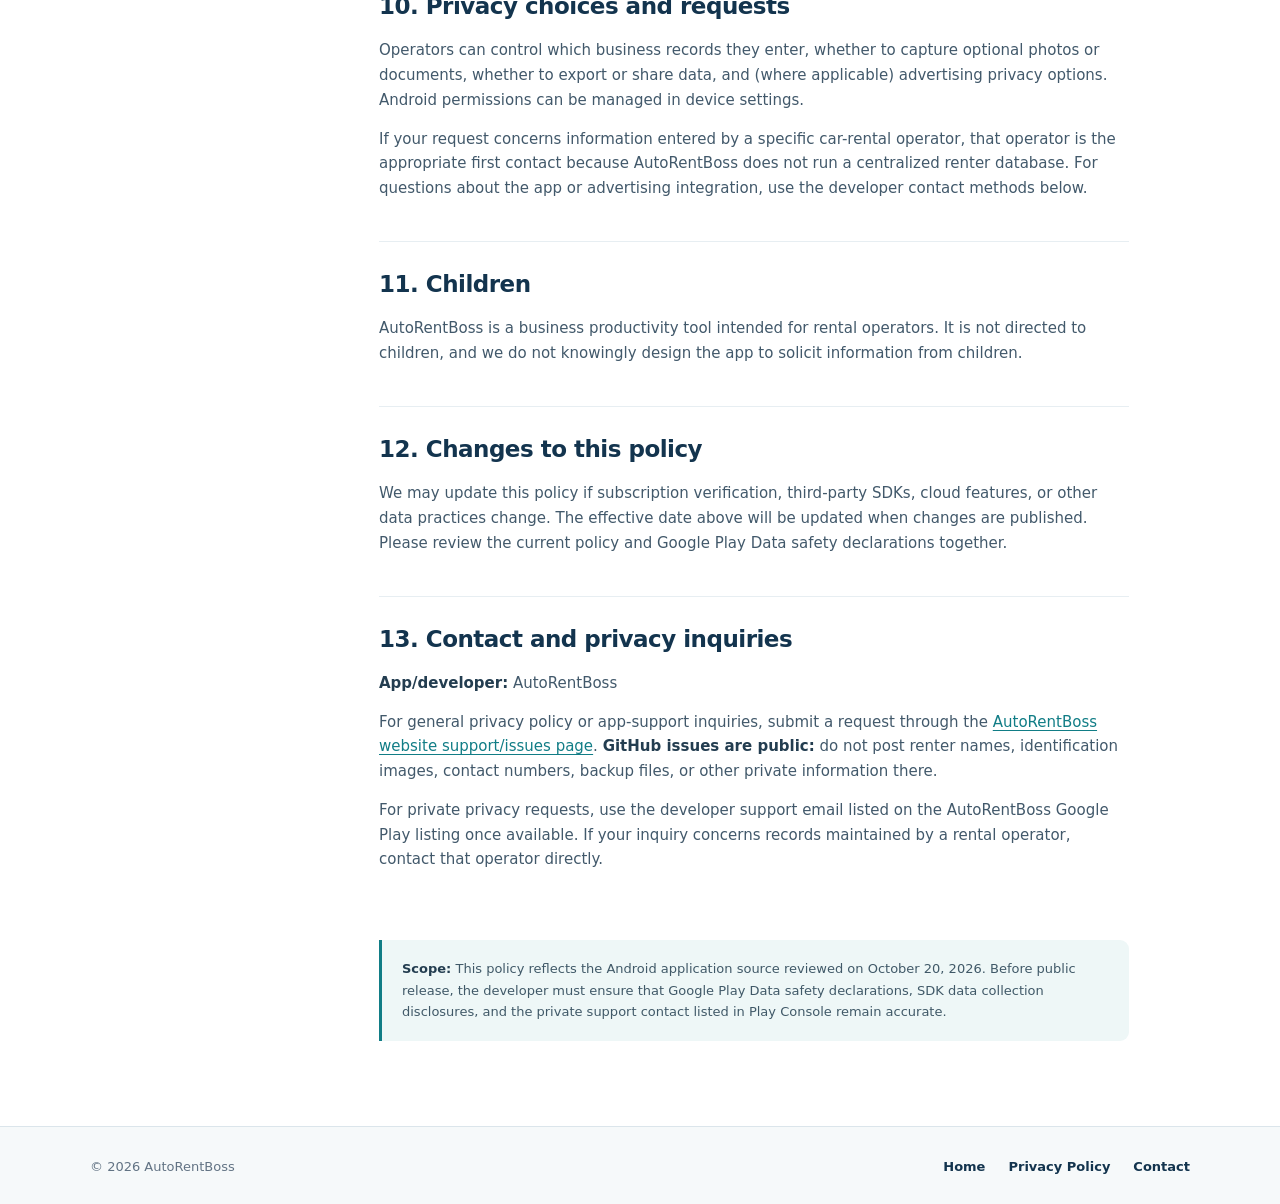
==== commit ddb14633: "Replace decorative website symbols with reusable SVG icons [skip ci]" ====
--- a/privacy.html
+++ b/privacy.html
@@ -13,7 +13,7 @@
   <a class="skip-link" href="#main">Skip to content</a>
   <header class="site-header">
     <div class="container header-inner">
-      <a class="wordmark" href="./index.html" aria-label="AutoRentBoss home"><span class="brand-mark" aria-hidden="true">AR</span><span>AutoRent<span class="wordmark-accent">Boss</span></span></a>
+      <a class="wordmark" href="./index.html" aria-label="AutoRentBoss home"><span class="brand-mark" aria-hidden="true"><img src="./assets/mark.svg" alt="" width="31" height="31"></span><span>AutoRent<span class="wordmark-accent">Boss</span></span></a>
       <nav aria-label="Main navigation"><a class="nav-link active" href="./privacy.html" aria-current="page">Privacy Policy</a><a class="nav-link nav-link-outline" href="./index.html">Home</a></nav>
     </div>
   </header>
